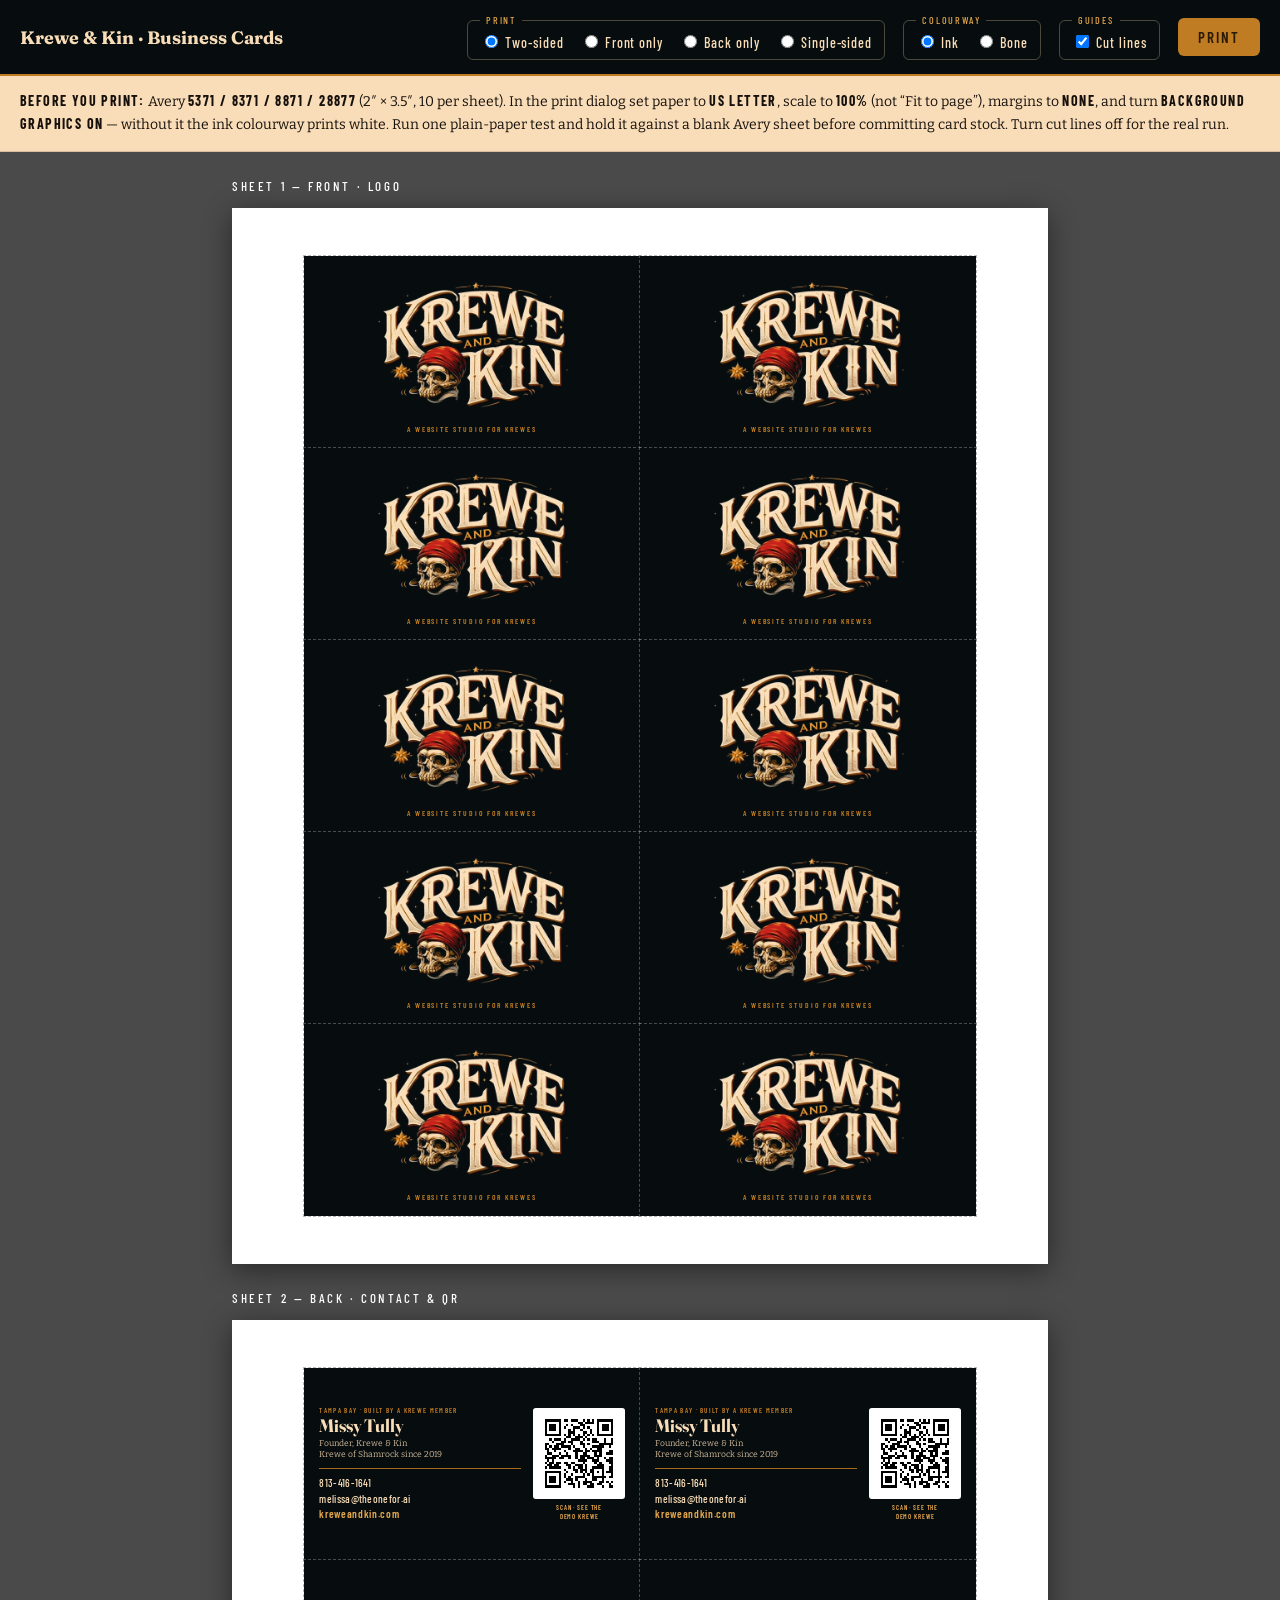
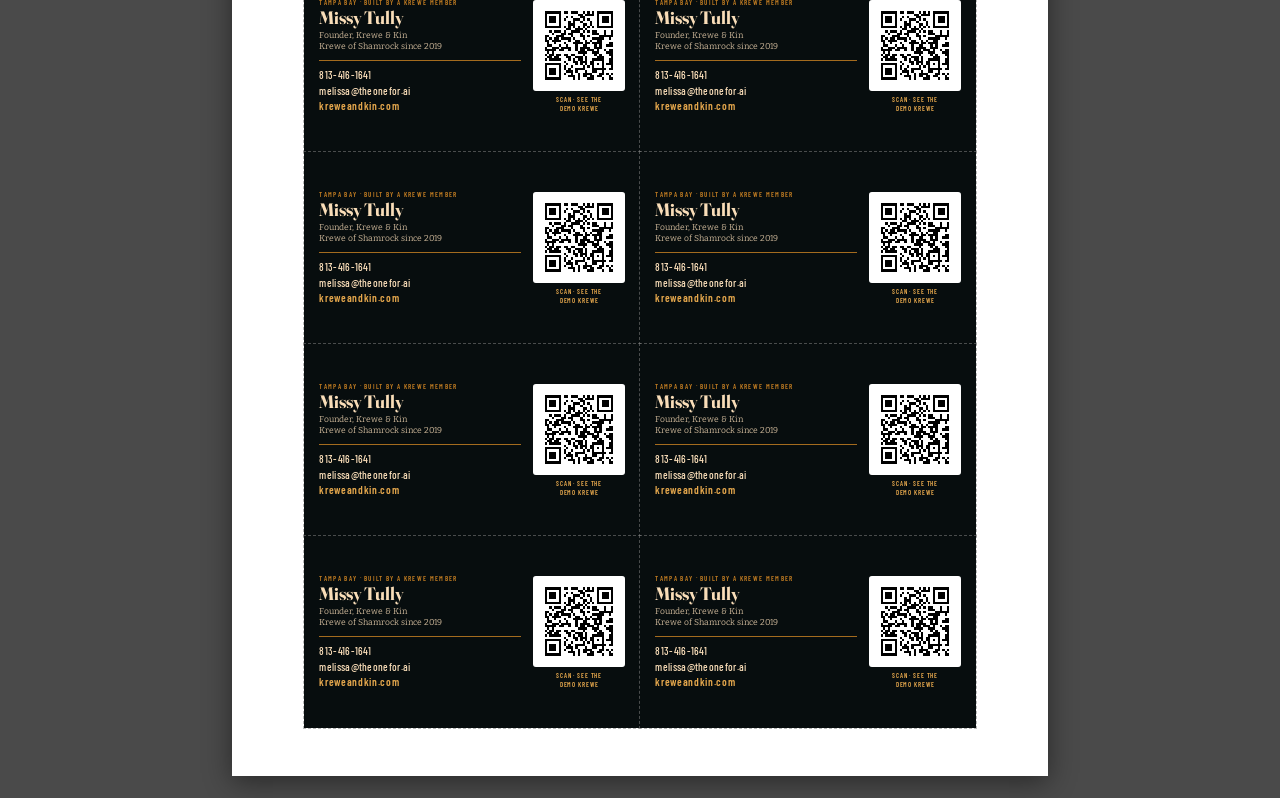
==== business-cards.html @ 97b77a88 "Add printable Avery business cards with QR code Adds business-cards.html, a print-ready sheet for Av" ====
<!DOCTYPE html>
<html lang="en">
<head>
<meta charset="utf-8">
<meta name="viewport" content="width=device-width, initial-scale=1">
<title>Krewe &amp; Kin — Printable Business Cards (Avery 5371)</title>
<meta name="robots" content="noindex">
<link rel="icon" href="assets/img/logo-krewe-and-kin.png">
<!-- Brand fonts are self-hosted on purpose: this page has to render identically
     the moment it is printed, with no CDN round-trip and no offline surprises. -->
<link rel="stylesheet" href="assets/fonts/krewe-fonts.css">
<style>
/* ============================================================
   KREWE & KIN — printable business cards
   Avery 5371 / 8371 / 8871 / 28877 — 2" x 3.5", 10 per US Letter sheet
   Grid: 2 columns x 5 rows · top/bottom margin 0.5" · side margins 0.75"

   Every dimension below is in physical units (in / pt) so the browser
   prints at true size. Do NOT convert these to px.
   ============================================================ */
:root{
  /* Brand tokens — lifted from welcome.html so the cards match the site */
  --ground:  #070D0E;
  --bone:    #F9DDB8;
  --paper:   #FBEADA;
  --gold:    #C07C22;
  --gold-lt: #E3A64C;
  --red:     #B12719;
  --ink:     #17110D;
  --ink-2:   #55412C;

  --display: "Fraunces", "Hoefler Text", Georgia, serif;
  --body:    "Bitter", "Source Serif 4", Georgia, serif;
  --util:    "Barlow Condensed", "Oswald", "Arial Narrow", sans-serif;

  /* Avery 5371 geometry */
  --card-w: 3.5in;
  --card-h: 2in;
  --sheet-mx: 0.75in;
  --sheet-my: 0.5in;
  /* Keep all content inside this from the trim edge */
  --safe: 0.16in;
}

*,*::before,*::after{ box-sizing:border-box; }
html,body{ margin:0; }
body{
  background:#4a4a4a;
  font-family:var(--body);
  color:var(--ink);
}
img{ display:block; max-width:100%; }

/* ============================================================
   Screen-only control panel
   ============================================================ */
.controls{
  position:sticky; top:0; z-index:20;
  background:var(--ground); color:var(--bone);
  padding:14px 20px; border-bottom:2px solid var(--gold);
  display:flex; flex-wrap:wrap; gap:18px; align-items:center;
  font-family:var(--util); letter-spacing:.06em;
}
.controls h1{
  font-family:var(--display); font-size:18px; margin:0 auto 0 0;
  letter-spacing:0; font-weight:700;
}
.controls fieldset{ border:1px solid rgba(249,221,184,.28); border-radius:6px; padding:6px 12px 8px; margin:0; }
.controls legend{ font-size:10px; text-transform:uppercase; letter-spacing:.18em; color:var(--gold-lt); padding:0 6px; }
.controls label{ font-size:14px; margin-right:12px; cursor:pointer; white-space:nowrap; }
.controls label:last-child{ margin-right:0; }
.controls button{
  font-family:var(--util); font-size:15px; font-weight:600;
  text-transform:uppercase; letter-spacing:.14em;
  background:var(--gold); color:#2A1B06; border:0; border-radius:6px;
  padding:10px 20px; cursor:pointer;
}
.controls button:hover{ background:var(--gold-lt); }
.hint{
  background:var(--bone); color:var(--ink);
  padding:14px 20px; font-size:14px; line-height:1.6;
  border-bottom:1px solid rgba(23,17,13,.15);
}
.hint b{ font-family:var(--util); text-transform:uppercase; letter-spacing:.1em; }

/* ============================================================
   The sheet
   ============================================================ */
.sheet{
  width:8.5in; height:11in;
  padding:var(--sheet-my) var(--sheet-mx);
  margin:22px auto;
  background:#fff;
  display:grid;
  grid-template-columns:repeat(2, var(--card-w));
  grid-template-rows:repeat(5, var(--card-h));
  box-shadow:0 6px 26px rgba(0,0,0,.45);
}
.sheet-label{
  max-width:8.5in; margin:26px auto -8px; color:#fff;
  font-family:var(--util); text-transform:uppercase; letter-spacing:.2em; font-size:13px;
}

/* ============================================================
   The card
   ============================================================ */
.card{
  width:var(--card-w); height:var(--card-h);
  position:relative; overflow:hidden;
  background:var(--ground); color:var(--bone);
  padding:var(--safe);
  display:flex;
}
/* Bone colourway — far more forgiving on perforated stock, see the notes */
.theme-bone .card{ background:var(--paper); color:var(--ink); }

/* Cut guides: hairlines on the trim edge, screen + print, toggleable */
.guides .card{ outline:0.5pt dashed rgba(128,128,128,.55); outline-offset:-0.25pt; }

.card .eyebrow{
  font-family:var(--util); font-weight:600; text-transform:uppercase;
  letter-spacing:.19em; font-size:5.2pt; line-height:1.2;
  color:var(--gold);
}
.theme-bone .card .eyebrow{ color:#7A4E0F; }

.card .name{
  font-family:var(--display); font-weight:700;
  font-size:13.5pt; line-height:1.05; letter-spacing:-.01em;
  /* Match the display treatment used across the site */
  font-variation-settings:"SOFT" 0,"WONK" 1,"opsz" 96;
  margin:.035in 0 .018in;
}
.card .role{
  font-family:var(--body); font-size:6.4pt; line-height:1.35;
  color:rgba(249,221,184,.82);
}
.theme-bone .card .role{ color:var(--ink-2); }

.rule{
  height:0.75pt; background:var(--gold); opacity:.85;
  margin:.07in 0; width:100%;
}

.card .contact{
  font-family:var(--util); font-weight:500;
  font-size:8.2pt; line-height:1.42; letter-spacing:.028em;
  list-style:none; margin:0; padding:0;
}
.card .contact li{ white-space:nowrap; }
.card .contact .site{ color:var(--gold-lt); font-weight:600; letter-spacing:.06em; }
.theme-bone .card .contact .site{ color:#7A4E0F; }

/* ---- QR block ---- */
.qr{
  flex:0 0 auto; display:flex; flex-direction:column;
  align-items:center; justify-content:center; gap:.045in;
}
.qr .tile{
  background:#fff; padding:0.02in; border-radius:0.03in;
  width:0.95in; height:0.95in;
}
.qr .tile img{ width:100%; height:100%; }
.qr .cap{
  font-family:var(--util); font-weight:600; text-transform:uppercase;
  letter-spacing:.13em; font-size:5pt; line-height:1.25; text-align:center;
  color:var(--gold-lt);
}
.theme-bone .qr .cap{ color:#7A4E0F; }

/* ============================================================
   Face A — logo hero (front of a two-sided card)
   ============================================================ */
.card--hero{
  flex-direction:column; align-items:center; justify-content:center;
  gap:.075in; padding:0.1in;
}
/* The artwork is trimmed to its own bounding box, so this width is the
   width of the lettering itself — no baked-in padding to compensate for. */
.card--hero .mark{ width:2.2in; }
/* On bone stock the logo keeps its own ink plate — reads as deliberate */
.theme-bone .card--hero .mark{ border-radius:0.05in; }
.card--hero .strap{
  font-family:var(--util); font-weight:600; text-transform:uppercase;
  letter-spacing:.26em; font-size:5.6pt; color:var(--gold);
}
.theme-bone .card--hero .strap{ color:#7A4E0F; }

/* ============================================================
   Face B — contact + QR (back of a two-sided card)
   ============================================================ */
.card--contact{ align-items:center; gap:.13in; }
.card--contact .info{ flex:1 1 auto; min-width:0; }

/* ============================================================
   Face C — all-in-one (single-sided card)
   ============================================================ */
/* This face carries mark + name + role + three contact lines in 2in of height,
   so every value here is tuned to keep the stack inside the 1/8in safe area.
   Re-check the clearances if you change any of them. */
.card--solo{ align-items:center; gap:.12in; }
.card--solo .info{ flex:1 1 auto; min-width:0; }
.card--solo .mark{ width:1.2in; margin-bottom:.04in; }
.card--solo .name{ font-size:10.5pt; margin:.018in 0 .01in; }
.card--solo .role{ font-size:6.2pt; line-height:1.3; }
.card--solo .contact{ font-size:7.4pt; line-height:1.32; }
.card--solo .rule{ margin:.042in 0; }
.card--solo .qr .tile{ width:0.88in; height:0.88in; }

/* ============================================================
   Sheet selection — screen shows all, print honours the choice
   ============================================================ */
.sheet[hidden]{ display:none; }

@media print{
  @page{ size:8.5in 11in; margin:0; }
  html,body{ background:#fff; }
  .controls,.hint,.sheet-label{ display:none !important; }
  .sheet{
    margin:0; box-shadow:none;
    break-after:page; page-break-after:always;
  }
  .sheet:last-of-type{ break-after:auto; page-break-after:auto; }
  /* Force the ink backgrounds to actually print */
  .card{ -webkit-print-color-adjust:exact; print-color-adjust:exact; }
}
</style>
</head>
<body class="guides">

<div class="controls">
  <h1>Krewe &amp; Kin · Business Cards</h1>

  <fieldset>
    <legend>Print</legend>
    <label><input type="radio" name="which" value="two" checked> Two-sided</label>
    <label><input type="radio" name="which" value="front"> Front only</label>
    <label><input type="radio" name="which" value="back"> Back only</label>
    <label><input type="radio" name="which" value="solo"> Single-sided</label>
  </fieldset>

  <fieldset>
    <legend>Colourway</legend>
    <label><input type="radio" name="theme" value="ink" checked> Ink</label>
    <label><input type="radio" name="theme" value="bone"> Bone</label>
  </fieldset>

  <fieldset>
    <legend>Guides</legend>
    <label><input type="checkbox" id="guides" checked> Cut lines</label>
  </fieldset>

  <button type="button" onclick="window.print()">Print</button>
</div>

<div class="hint">
  <b>Before you print:</b> Avery <b>5371 / 8371 / 8871 / 28877</b> (2&Prime; × 3.5&Prime;, 10 per sheet).
  In the print dialog set paper to <b>US Letter</b>, scale to <b>100%</b> (not “Fit to page”),
  margins to <b>None</b>, and turn <b>Background graphics on</b> — without it the ink colourway prints white.
  Run one plain-paper test and hold it against a blank Avery sheet before committing card stock.
  Turn cut lines off for the real run.
</div>

<!-- ============================================================
     SHEET 1 — FRONT (logo hero)
     ============================================================ -->
<div class="sheet-label" data-for="front">Sheet 1 — Front · logo</div>
<div class="sheet" id="sheet-front">
  <!-- 10 identical cards; template cloned by script below -->
</div>

<!-- ============================================================
     SHEET 2 — BACK (contact + QR)
     ============================================================ -->
<div class="sheet-label" data-for="back">Sheet 2 — Back · contact &amp; QR</div>
<div class="sheet" id="sheet-back"></div>

<!-- ============================================================
     SHEET 3 — SINGLE-SIDED (everything on one face)
     ============================================================ -->
<div class="sheet-label" data-for="solo">Sheet 3 — Single-sided · everything on one face</div>
<div class="sheet" id="sheet-solo"></div>

<!-- ============================================================
     Card templates
     ============================================================ -->
<template id="tpl-front">
  <div class="card card--hero">
    <img class="mark" src="assets/img/logo-krewe-and-kin.png" alt="Krewe &amp; Kin">
    <div class="strap">A Website Studio for Krewes</div>
  </div>
</template>

<template id="tpl-back">
  <div class="card card--contact">
    <div class="info">
      <div class="eyebrow">Tampa Bay · Built by a Krewe Member</div>
      <div class="name">Missy Tully</div>
      <div class="role">Founder, Krewe &amp; Kin<br>Krewe of Shamrock since 2019</div>
      <div class="rule"></div>
      <ul class="contact">
        <li>813-416-1641</li>
        <li>melissa@theonefor.ai</li>
        <li class="site">kreweandkin.com</li>
      </ul>
    </div>
    <div class="qr">
      <div class="tile"><img src="assets/img/qr-kreweandkin.svg" alt="QR code linking to kreweandkin.com"></div>
      <div class="cap">Scan · See the<br>demo krewe</div>
    </div>
  </div>
</template>

<template id="tpl-solo">
  <div class="card card--solo">
    <div class="info">
      <img class="mark" src="assets/img/logo-krewe-and-kin.png" alt="Krewe &amp; Kin">
      <div class="name">Missy Tully</div>
      <div class="role">Founder · A website studio for krewes</div>
      <div class="rule"></div>
      <ul class="contact">
        <li>813-416-1641</li>
        <li>melissa@theonefor.ai</li>
        <li class="site">kreweandkin.com</li>
      </ul>
    </div>
    <div class="qr">
      <div class="tile"><img src="assets/img/qr-kreweandkin.svg" alt="QR code linking to kreweandkin.com"></div>
      <div class="cap">Scan · See the<br>demo krewe</div>
    </div>
  </div>
</template>

<script>
/* Fill each sheet with 10 copies of its card, then wire the controls. */
(function(){
  const PER_SHEET = 10;

  for (const key of ['front','back','solo']) {
    const sheet = document.getElementById('sheet-' + key);
    const tpl   = document.getElementById('tpl-' + key);
    for (let i = 0; i < PER_SHEET; i++) {
      sheet.appendChild(tpl.content.cloneNode(true));
    }
  }

  /* Which sheets each print mode includes. Every card on a sheet is
     identical, so the back sheet needs no column mirroring for duplex. */
  const MODES = {
    two:   ['front','back'],
    front: ['front'],
    back:  ['back'],
    solo:  ['solo'],
  };

  function applyMode(mode){
    const shown = MODES[mode] || MODES.two;
    for (const key of ['front','back','solo']) {
      const on = shown.includes(key);
      document.getElementById('sheet-' + key).hidden = !on;
      document.querySelector('.sheet-label[data-for="' + key + '"]').hidden = !on;
    }
  }

  document.querySelectorAll('input[name="which"]').forEach(el => {
    el.addEventListener('change', () => applyMode(el.value));
  });
  document.querySelectorAll('input[name="theme"]').forEach(el => {
    el.addEventListener('change', () => {
      document.body.classList.toggle('theme-bone', el.value === 'bone');
    });
  });
  document.getElementById('guides').addEventListener('change', e => {
    document.body.classList.toggle('guides', e.target.checked);
  });

  applyMode('two');
})();
</script>
</body>
</html>
---- assets/fonts/krewe-fonts.css ----
/* Krewe & Kin brand fonts — latin + latin-ext woff2 subsets,
   self-hosted so business-cards.html prints without a network call.
   Barlow Condensed (utility) · Bitter (body) · Fraunces (display) */

@font-face{font-family:'Barlow Condensed';font-style:normal;font-weight:500;font-display:swap;src:url('barlow-condensed-500-normal-latin-ext.woff2') format('woff2');unicode-range:U+0100-02BA, U+02BD-02C5, U+02C7-02CC, U+02CE-02D7, U+02DD-02FF, U+0304, U+0308, U+0329, U+1D00-1DBF, U+1E00-1E9F, U+1EF2-1EFF, U+2020, U+20A0-20AB, U+20AD-20C0, U+2113, U+2C60-2C7F, U+A720-A7FF;}
@font-face{font-family:'Barlow Condensed';font-style:normal;font-weight:500;font-display:swap;src:url('barlow-condensed-500-normal-latin.woff2') format('woff2');unicode-range:U+0000-00FF, U+0131, U+0152-0153, U+02BB-02BC, U+02C6, U+02DA, U+02DC, U+0304, U+0308, U+0329, U+2000-206F, U+20AC, U+2122, U+2191, U+2193, U+2212, U+2215, U+FEFF, U+FFFD;}
@font-face{font-family:'Barlow Condensed';font-style:normal;font-weight:600;font-display:swap;src:url('barlow-condensed-600-normal-latin-ext.woff2') format('woff2');unicode-range:U+0100-02BA, U+02BD-02C5, U+02C7-02CC, U+02CE-02D7, U+02DD-02FF, U+0304, U+0308, U+0329, U+1D00-1DBF, U+1E00-1E9F, U+1EF2-1EFF, U+2020, U+20A0-20AB, U+20AD-20C0, U+2113, U+2C60-2C7F, U+A720-A7FF;}
@font-face{font-family:'Barlow Condensed';font-style:normal;font-weight:600;font-display:swap;src:url('barlow-condensed-600-normal-latin.woff2') format('woff2');unicode-range:U+0000-00FF, U+0131, U+0152-0153, U+02BB-02BC, U+02C6, U+02DA, U+02DC, U+0304, U+0308, U+0329, U+2000-206F, U+20AC, U+2122, U+2191, U+2193, U+2212, U+2215, U+FEFF, U+FFFD;}
@font-face{font-family:'Barlow Condensed';font-style:normal;font-weight:700;font-display:swap;src:url('barlow-condensed-700-normal-latin-ext.woff2') format('woff2');unicode-range:U+0100-02BA, U+02BD-02C5, U+02C7-02CC, U+02CE-02D7, U+02DD-02FF, U+0304, U+0308, U+0329, U+1D00-1DBF, U+1E00-1E9F, U+1EF2-1EFF, U+2020, U+20A0-20AB, U+20AD-20C0, U+2113, U+2C60-2C7F, U+A720-A7FF;}
@font-face{font-family:'Barlow Condensed';font-style:normal;font-weight:700;font-display:swap;src:url('barlow-condensed-700-normal-latin.woff2') format('woff2');unicode-range:U+0000-00FF, U+0131, U+0152-0153, U+02BB-02BC, U+02C6, U+02DA, U+02DC, U+0304, U+0308, U+0329, U+2000-206F, U+20AC, U+2122, U+2191, U+2193, U+2212, U+2215, U+FEFF, U+FFFD;}
@font-face{font-family:'Bitter';font-style:normal;font-weight:400;font-display:swap;src:url('bitter-400-normal-latin-ext.woff2') format('woff2');unicode-range:U+0100-02BA, U+02BD-02C5, U+02C7-02CC, U+02CE-02D7, U+02DD-02FF, U+0304, U+0308, U+0329, U+1D00-1DBF, U+1E00-1E9F, U+1EF2-1EFF, U+2020, U+20A0-20AB, U+20AD-20C0, U+2113, U+2C60-2C7F, U+A720-A7FF;}
@font-face{font-family:'Bitter';font-style:normal;font-weight:400;font-display:swap;src:url('bitter-400-normal-latin.woff2') format('woff2');unicode-range:U+0000-00FF, U+0131, U+0152-0153, U+02BB-02BC, U+02C6, U+02DA, U+02DC, U+0304, U+0308, U+0329, U+2000-206F, U+20AC, U+2122, U+2191, U+2193, U+2212, U+2215, U+FEFF, U+FFFD;}
@font-face{font-family:'Bitter';font-style:normal;font-weight:500;font-display:swap;src:url('bitter-400-normal-latin-ext.woff2') format('woff2');unicode-range:U+0100-02BA, U+02BD-02C5, U+02C7-02CC, U+02CE-02D7, U+02DD-02FF, U+0304, U+0308, U+0329, U+1D00-1DBF, U+1E00-1E9F, U+1EF2-1EFF, U+2020, U+20A0-20AB, U+20AD-20C0, U+2113, U+2C60-2C7F, U+A720-A7FF;}
@font-face{font-family:'Bitter';font-style:normal;font-weight:500;font-display:swap;src:url('bitter-400-normal-latin.woff2') format('woff2');unicode-range:U+0000-00FF, U+0131, U+0152-0153, U+02BB-02BC, U+02C6, U+02DA, U+02DC, U+0304, U+0308, U+0329, U+2000-206F, U+20AC, U+2122, U+2191, U+2193, U+2212, U+2215, U+FEFF, U+FFFD;}
@font-face{font-family:'Bitter';font-style:normal;font-weight:600;font-display:swap;src:url('bitter-400-normal-latin-ext.woff2') format('woff2');unicode-range:U+0100-02BA, U+02BD-02C5, U+02C7-02CC, U+02CE-02D7, U+02DD-02FF, U+0304, U+0308, U+0329, U+1D00-1DBF, U+1E00-1E9F, U+1EF2-1EFF, U+2020, U+20A0-20AB, U+20AD-20C0, U+2113, U+2C60-2C7F, U+A720-A7FF;}
@font-face{font-family:'Bitter';font-style:normal;font-weight:600;font-display:swap;src:url('bitter-400-normal-latin.woff2') format('woff2');unicode-range:U+0000-00FF, U+0131, U+0152-0153, U+02BB-02BC, U+02C6, U+02DA, U+02DC, U+0304, U+0308, U+0329, U+2000-206F, U+20AC, U+2122, U+2191, U+2193, U+2212, U+2215, U+FEFF, U+FFFD;}
@font-face{font-family:'Fraunces';font-style:normal;font-weight:600 900;font-display:swap;src:url('fraunces-600_900-normal-latin-ext.woff2') format('woff2');unicode-range:U+0100-02BA, U+02BD-02C5, U+02C7-02CC, U+02CE-02D7, U+02DD-02FF, U+0304, U+0308, U+0329, U+1D00-1DBF, U+1E00-1E9F, U+1EF2-1EFF, U+2020, U+20A0-20AB, U+20AD-20C0, U+2113, U+2C60-2C7F, U+A720-A7FF;}
@font-face{font-family:'Fraunces';font-style:normal;font-weight:600 900;font-display:swap;src:url('fraunces-600_900-normal-latin.woff2') format('woff2');unicode-range:U+0000-00FF, U+0131, U+0152-0153, U+02BB-02BC, U+02C6, U+02DA, U+02DC, U+0304, U+0308, U+0329, U+2000-206F, U+20AC, U+2122, U+2191, U+2193, U+2212, U+2215, U+FEFF, U+FFFD;}
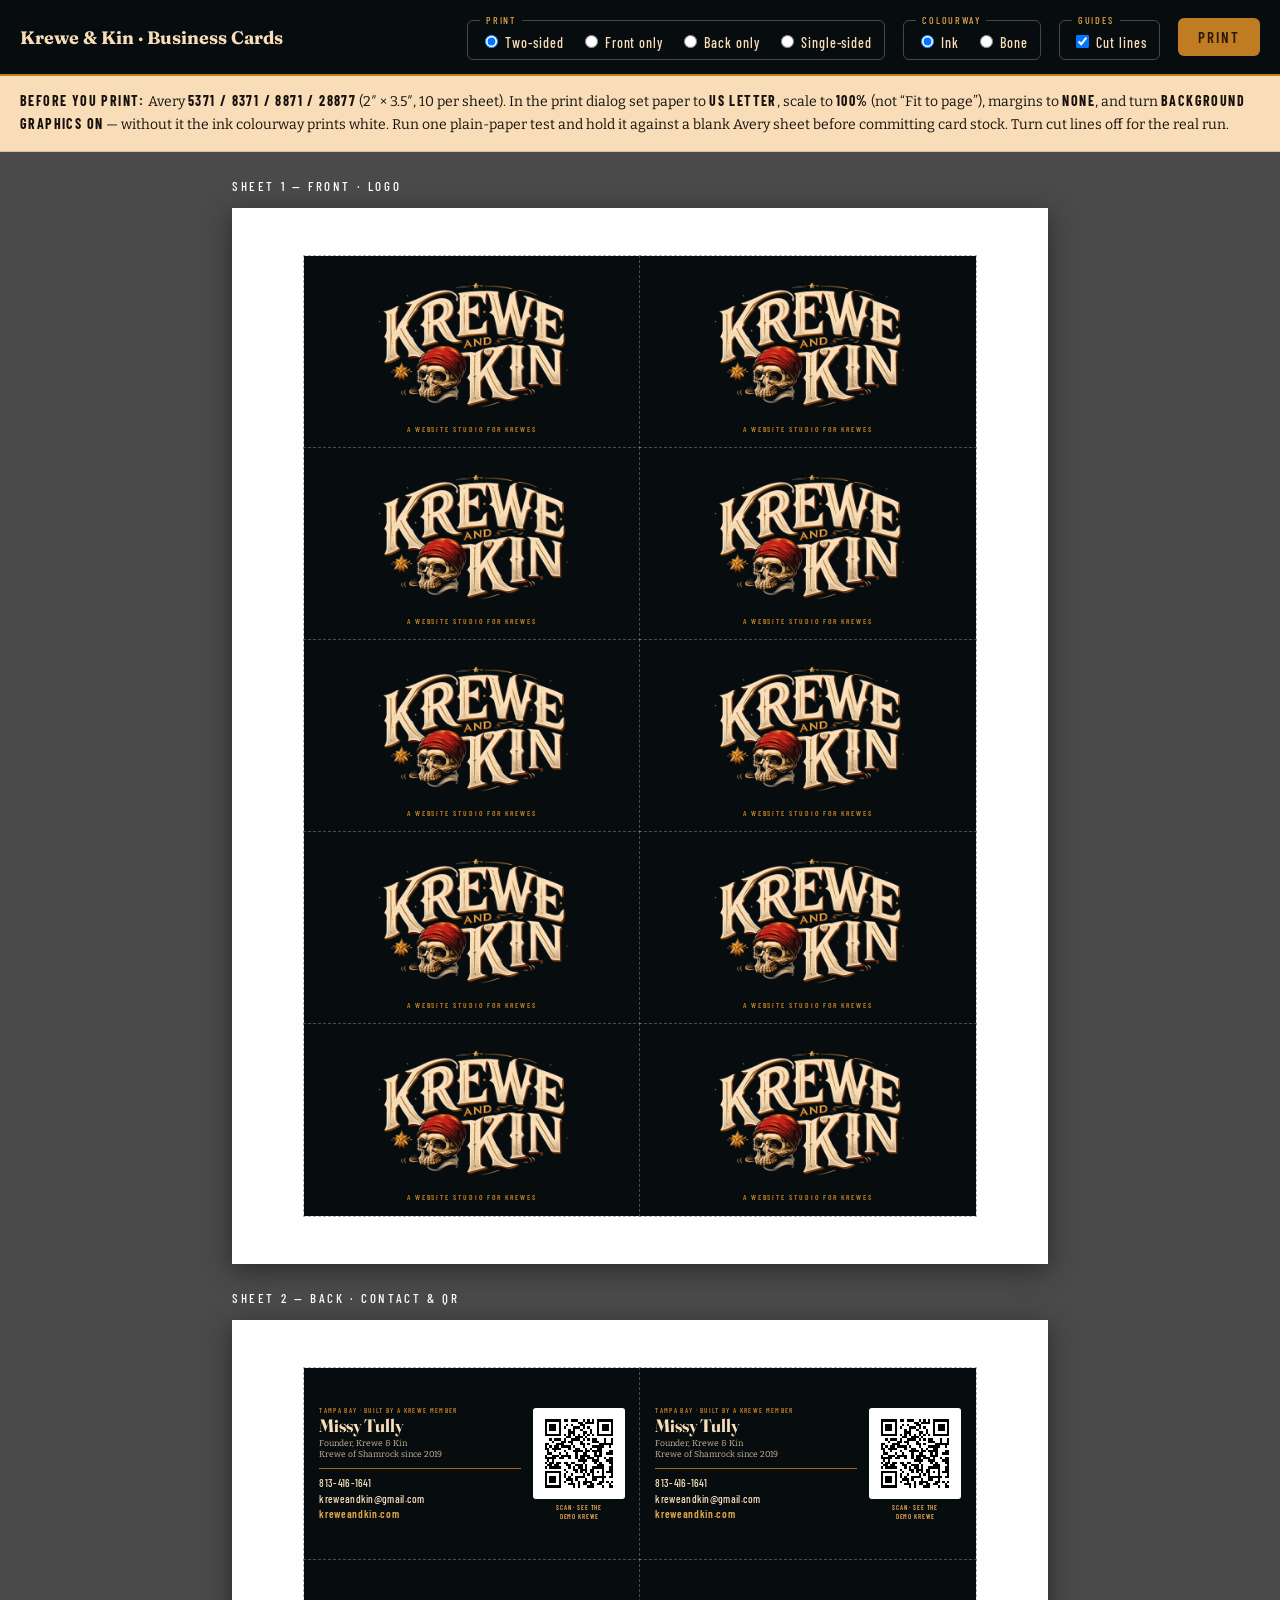
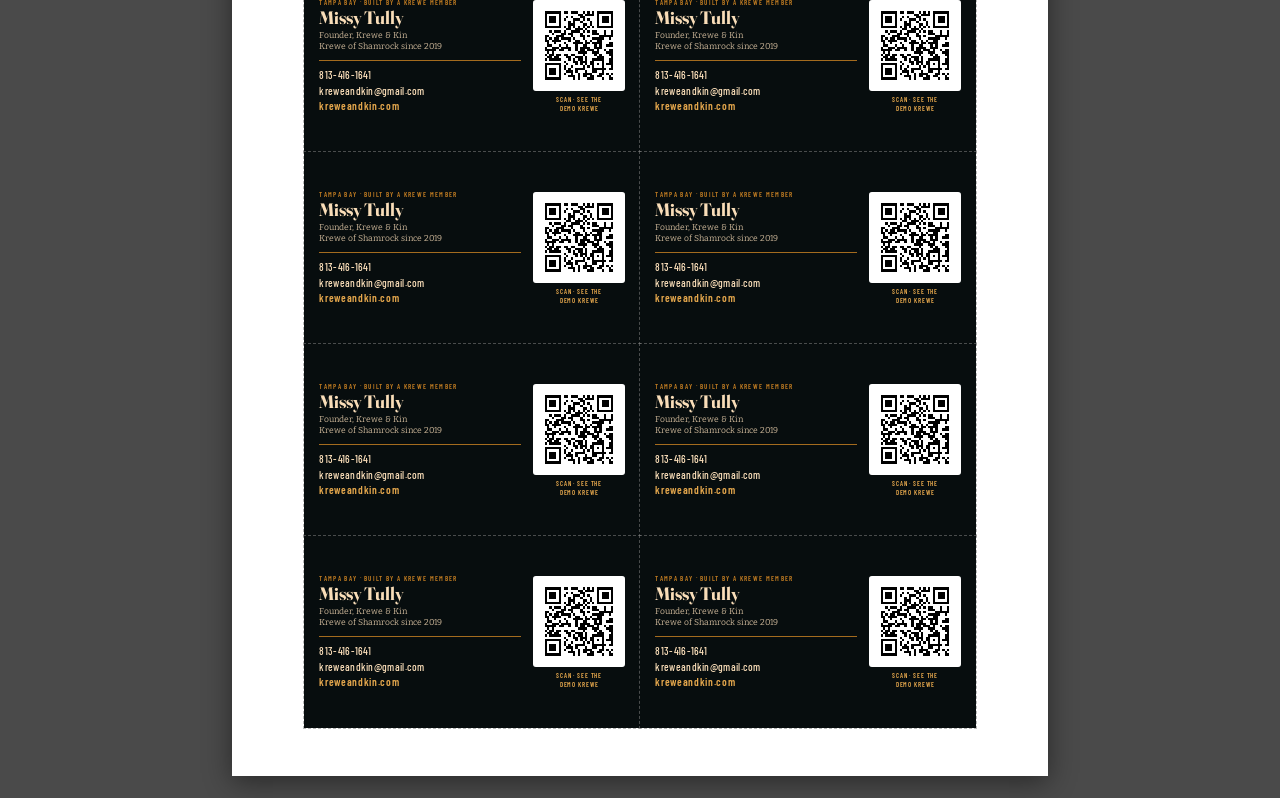
==== commit 12718343: "Use kreweandkin@gmail.com as the contact address Replace melissa@theonefor.ai on the business cards " ====
--- a/business-cards.html
+++ b/business-cards.html
@@ -300,7 +300,7 @@
       <div class="rule"></div>
       <ul class="contact">
         <li>813-416-1641</li>
-        <li>melissa@theonefor.ai</li>
+        <li>kreweandkin@gmail.com</li>
         <li class="site">kreweandkin.com</li>
       </ul>
     </div>
@@ -320,7 +320,7 @@
       <div class="rule"></div>
       <ul class="contact">
         <li>813-416-1641</li>
-        <li>melissa@theonefor.ai</li>
+        <li>kreweandkin@gmail.com</li>
         <li class="site">kreweandkin.com</li>
       </ul>
     </div>
